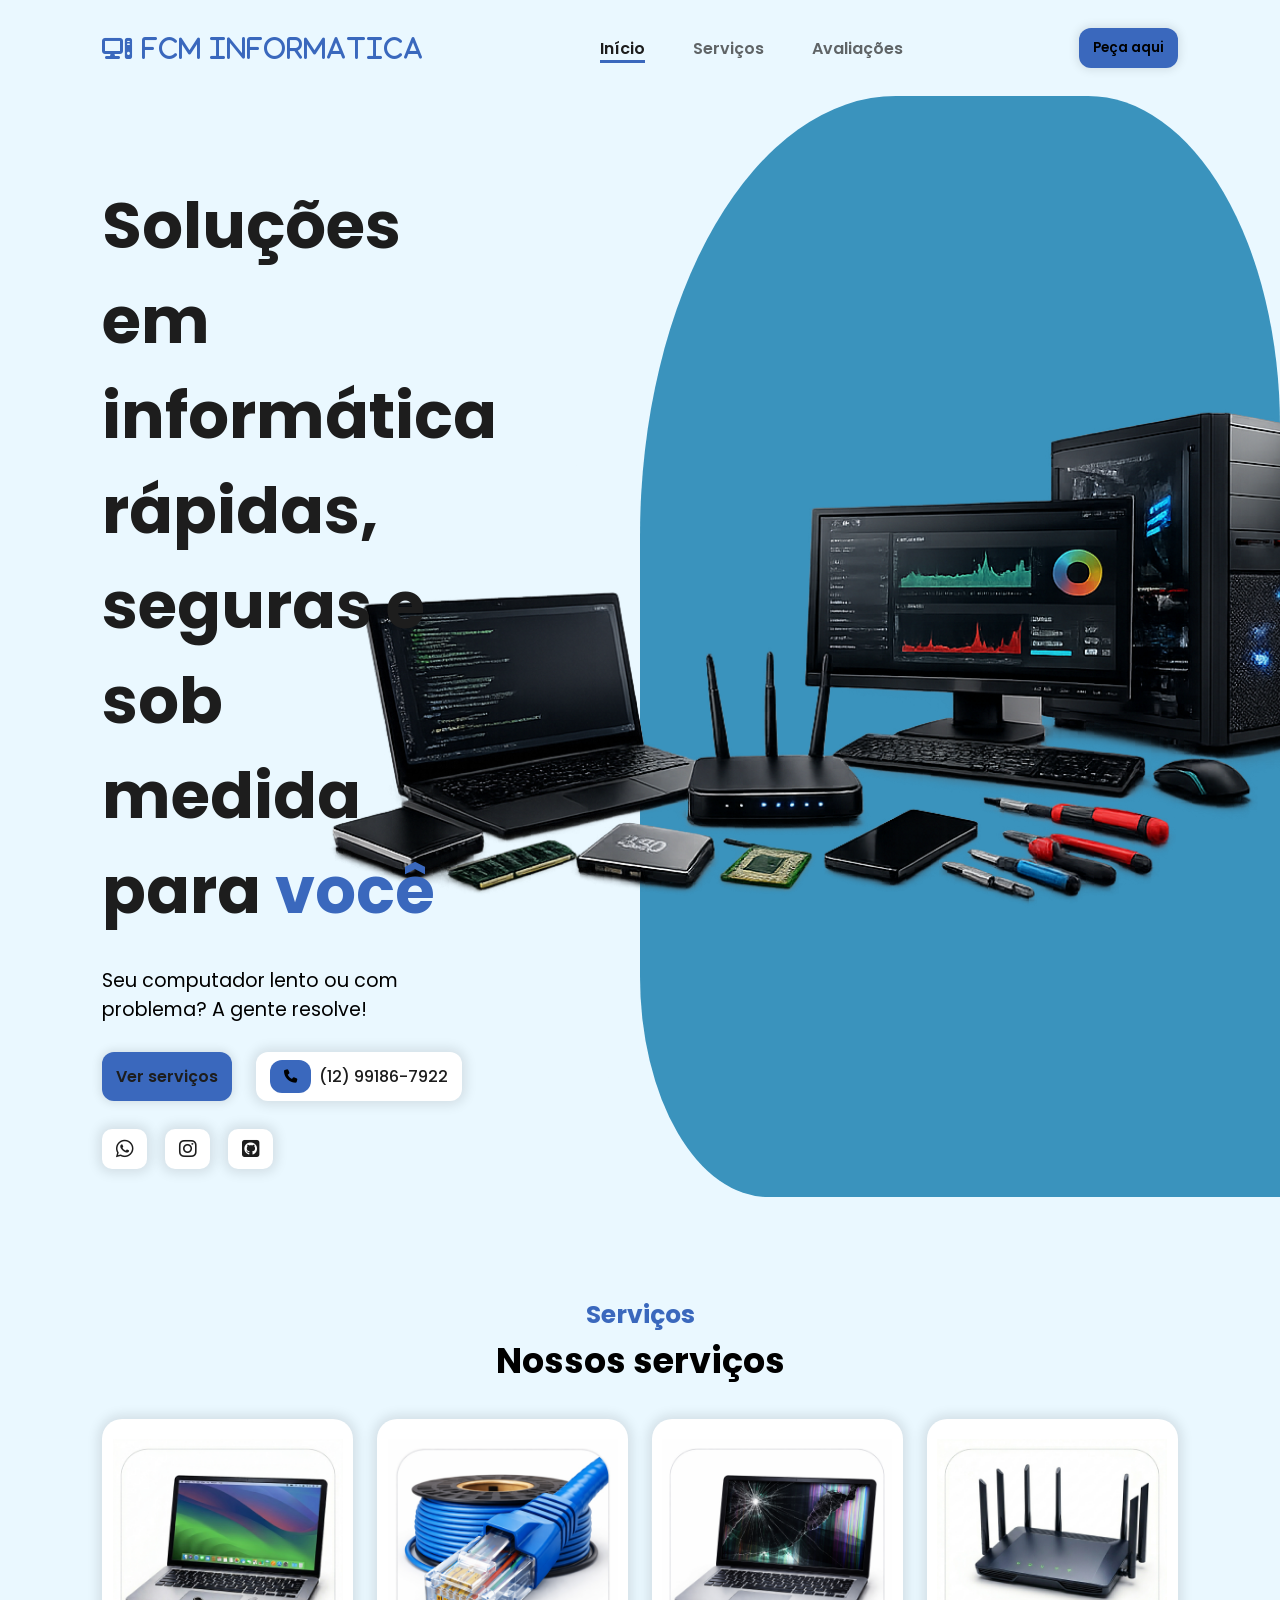
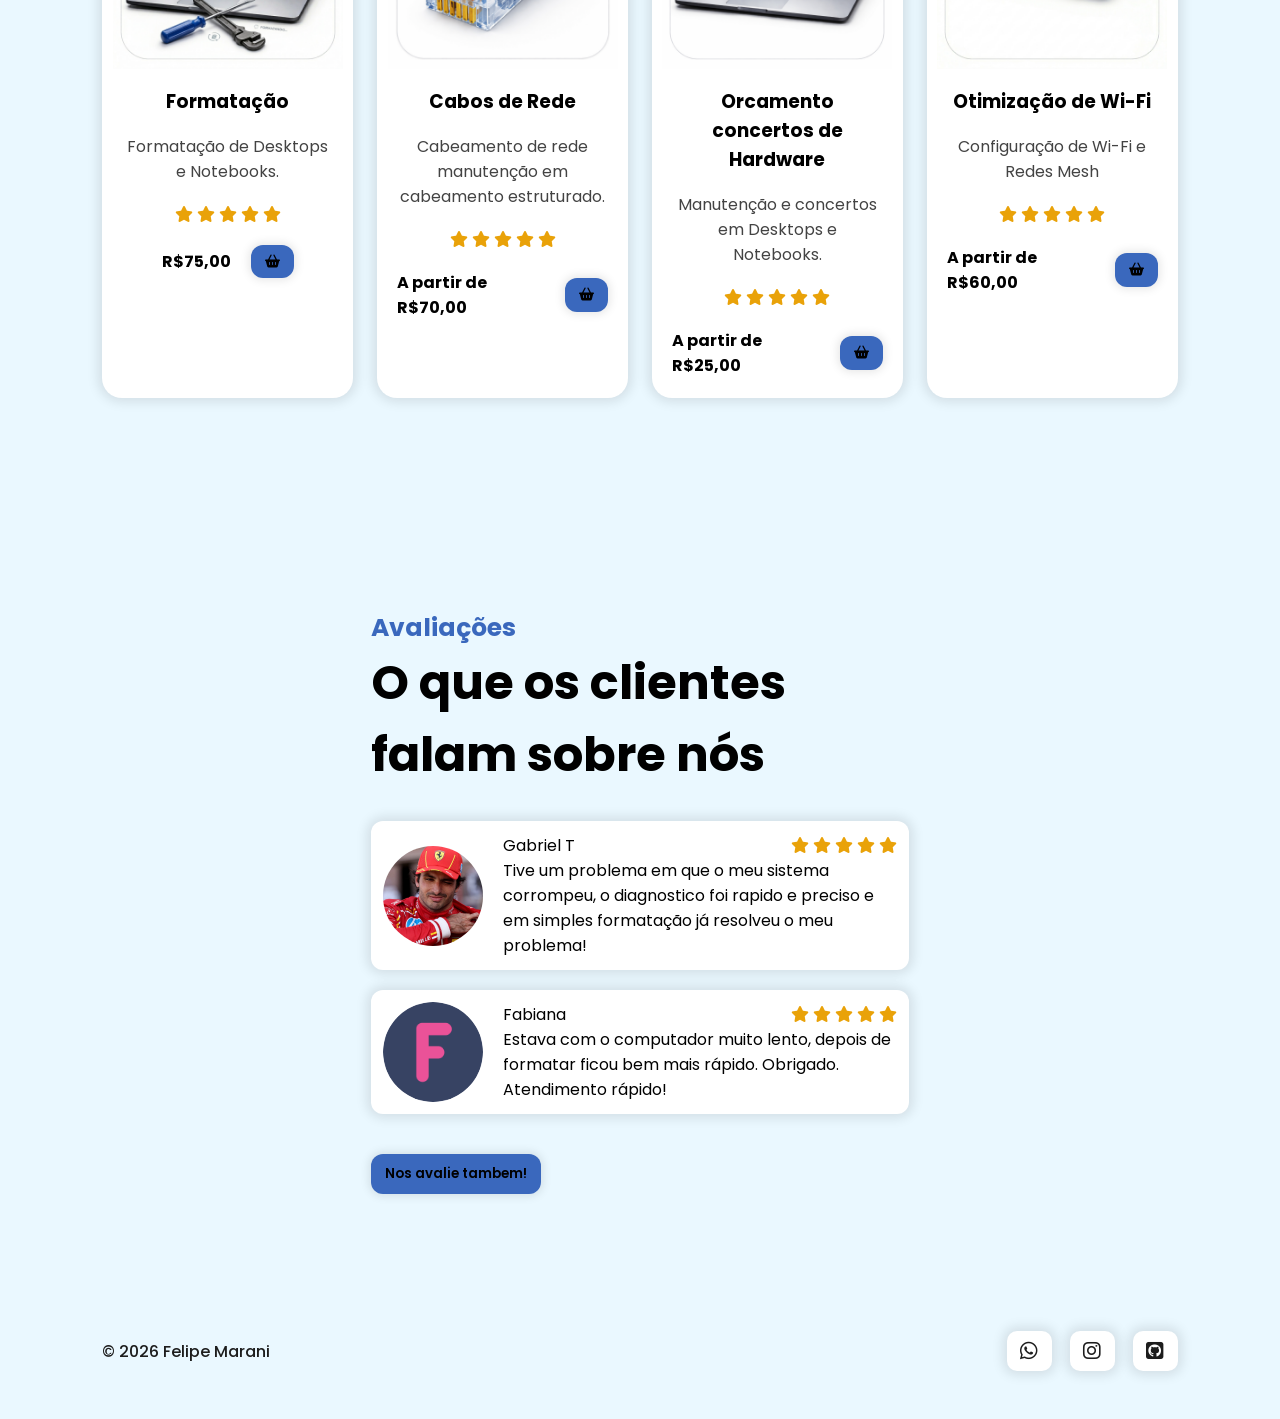
==== index.html @ f57d70c5 "Upload Site Para trabalho" ====
<!DOCTYPE html>
<html lang="pt-br">
<head>
    <meta charset="UTF-8">
    <meta name="viewport" content="width=device-width, initial-scale=1.0">
    <link rel="stylesheet" href="https://cdnjs.cloudflare.com/ajax/libs/font-awesome/6.5.1/css/all.min.css" integrity="sha512-DTOQO9RWCH3ppGqcWaEA1BIZOC6xxalwEsw9c2QQeAIftl+Vegovlnee1c9QX4TctnWMn13TZye+giMm8e2LwA==" crossorigin="anonymous" referrerpolicy="no-referrer" />
    <link rel="stylesheet" href="src/styles/styles.css">

    <script src="https://cdnjs.cloudflare.com/ajax/libs/jquery/3.7.1/jquery.min.js" integrity="sha512-v2CJ7UaYy4JwqLDIrZUI/4hqeoQieOmAZNXBeQyjo21dadnwR+8ZaIJVT8EE2iyI61OV8e6M8PP2/4hpQINQ/g==" crossorigin="anonymous" referrerpolicy="no-referrer"></script>
    <script src="https://unpkg.com/scrollreveal"></script>
    <link rel="icon" href="src/images/mouse solid.png" type="image/png">
    <title>FCM Informática</title>
</head>
<body>
    <header>
        <nav id="navbar">
            <i class="fa-solid fa-computer" id="nav_logo"> FCM  INFORMATICA</i>

            <ul id="nav_list">
                <li class="nav-item active">
                    <a href="#home">Início</a>
                </li>
                <li class="nav-item">
                    <a href="#menu">Serviços</a>
                </li>
                <li class="nav-item">
                    <a href="#testimonials">Avaliações</a>
                </li>
            </ul>

                <button class="btn-default" onclick="window.open('https://api.whatsapp.com/send?phone=5512991867922&text=Ol%C3%A1%2C%20tudo%20bem%3F%20Vim%20pelo%20Site%20e%20gostaria%20de%20fazer%20um%20or%C3%A7amento!', '_blank')">
                Peça aqui
            </button>

            <button id="mobile_btn">
                <i class="fa-solid fa-bars"></i>
            </button>
        </nav>

        <div id="mobile_menu">
            <ul id="mobile_nav_list">
                <li class="nav-item">
                    <a href="#home">Início</a>
                </li>
                <li class="nav-item">
                    <a href="#menu">Serviços</a>
                </li>
                <li class="nav-item">
                    <a href="#testimonials">Avaliações</a>
                </li>
            </ul>

            <button class="btn-default">
                Peça aqui
            </button>
        </div>
    </header>

    <main id="content">
        <section id="home">
            <div class="shape"></div>
            <div id="cta">
                <h1 class="title">
                    Soluções em informática rápidas, seguras e sob medida para
                    <span>você</span>
                </h1>

                <p class="description">
                    Seu computador lento ou com problema? A gente resolve!
                </p>

                <div id="cta_buttons">
                    <a href="#menu" class="btn-default">
                        Ver serviços
                    </a>

                    <a href="tel:+5512991867922" id="phone_button">
                        <button class="btn-default">
                            <i class="fa-solid fa-phone"></i>
                        </button>
                        (12) 99186-7922
                    </a>
                </div>

                <div class="social-media-buttons">
                    <a href="https://api.whatsapp.com/send?phone=5512991867922&text=Ol%C3%A1%2C%20tudo%20bem%3F%20Vim%20pelo%20Site%20e%20gostaria%20de%20fazer%20um%20or%C3%A7amento!">
                        <i class="fa-brands fa-whatsapp"></i>
                    </a>

                    <a href="https://www.instagram.com/felipe.marani/">
                        <i class="fa-brands fa-instagram"></i>
                    </a>

                    <a href="https://github.com/FelipeCMarani">
                        <i class="fa-brands fa-square-github"></i>
                    </a>
                </div>
            </div>

            <div id="banner">
                <img src="src/images/tech1.png" alt="">
            </div>
        </section>

        <section id="menu">
            <h2 class="section-title">Serviços</h2>
            <h3 class="section-subtitle">Nossos serviços</h3>

            <div id="dishes">
                <div class="dish">
                    

                    <img src="src/images/Format.png" class="dish-image" alt="" width="230" height="230">

                    <h3 class="dish-title">
                        Formatação 
                    </h3>

                    <span class="dish-description">
                        Formatação de Desktops e Notebooks.
                    </span>

                    <div class="dish-rate">
                        <i class="fa-solid fa-star"></i>
                        <i class="fa-solid fa-star"></i>
                        <i class="fa-solid fa-star"></i>
                        <i class="fa-solid fa-star"></i>
                        <i class="fa-solid fa-star"></i>
                        
                    </div>

                    <div class="dish-price">
                        <h4>R$75,00</h4>
                        <button class="btn-default" onclick="window.open('https://api.whatsapp.com/send?phone=55012991867922&text=Gostaria%20de%20formatar%20meu%20computador!', '_blank')">
                            <i class="fa-solid fa-basket-shopping"></i>
                        </button>
                    </div>
                </div>

                <div class="dish">
                    

                    <img src="src/images/RJ45.png" class="dish-image" alt="" width="230" height="230">

                    <h3 class="dish-title">
                        Cabos de Rede
                    </h3>

                    <span class="dish-description">
                        Cabeamento de rede manutenção em cabeamento estruturado.
                    </span>

                    <div class="dish-rate">
                        <i class="fa-solid fa-star"></i>
                        <i class="fa-solid fa-star"></i>
                        <i class="fa-solid fa-star"></i>
                        <i class="fa-solid fa-star"></i>
                        <i class="fa-solid fa-star"></i>
                        
                    </div>

                    <div class="dish-price">
                        <h4>A partir de R$70,00</h4>
                        <button class="btn-default" onclick="window.open('https://api.whatsapp.com/send?phone=55012991867922&text=Gostaria%20de%20agendar%20um%20servi%C3%A7o%20de%20redes', '_blank')">
                            <i class="fa-solid fa-basket-shopping"></i>
                        </button>
                    </div>
                </div>

                <div class="dish">
                   
                    <img src="src/images/Manutenção.png" class="dish-image" alt="" width="230" height="230">

                    <h3 class="dish-title" style="text-align: center;">
                        Orcamento concertos de Hardware
                    </h3>

                    <span class="dish-description">
                        Manutenção e concertos em Desktops e Notebooks.
                    </span>

                    <div class="dish-rate">
                        <i class="fa-solid fa-star"></i>
                        <i class="fa-solid fa-star"></i>
                        <i class="fa-solid fa-star"></i>
                        <i class="fa-solid fa-star"></i>
                        <i class="fa-solid fa-star"></i>
                      
                    </div>

                    <div class="dish-price">
                        <h4>A partir de R$25,00</h4>
                        <button class="btn-default" onclick="window.open('https://api.whatsapp.com/send?phone=55012991867922&text=Gostaria%20de%20fazer%20um%20or%C3%A7amento%20para%20concertar%20meu%20PC', '_blank')">
                            <i class="fa-solid fa-basket-shopping"></i>
                        </button>
                    </div>
                </div>

                <div class="dish">
                  

                    <img src="src/images/Rout.png" class="dish-image" alt="" width="230" height="230">

                    <h3 class="dish-title">
                        Otimização de Wi-Fi
                    </h3>

                    <span class="dish-description">
                        Configuração de Wi-Fi e Redes Mesh
                    </span>

                    <div class="dish-rate">
                        <i class="fa-solid fa-star"></i>
                        <i class="fa-solid fa-star"></i>
                        <i class="fa-solid fa-star"></i>
                        <i class="fa-solid fa-star"></i>
                        <i class="fa-solid fa-star"></i>
                       
                    </div>

                    <div class="dish-price">
                        <h4>A partir de R$60,00</h4>
                        <button class="btn-default" onclick="window.open('https://api.whatsapp.com/send?phone=55012991867922&text=Quero%20Configurar%20minha%20rede%20Wi-fi%20(Internet)', '_blank')">
                            <i class="fa-solid fa-basket-shopping"></i>
                        </button>
                    </div>
                </div>
            </div>
        </section>

        <section id="testimonials">
            <!-- <img src="src/images/ceo.png" id="testimonial_ceo" alt="" width="300" height="400"> -->

            <div id="testimonials_content">
                <h2 class="section-title">
                    Avaliações
                </h2>
                <h3 class="section-subtitle">
                    O que os clientes falam sobre nós
                </h3>

                <div id="feedbacks">
                    <div class="feedback">
                        <img src="src/images/Sains.jpg" class="feedback-avatar" alt="">

                        <div class="feedback-content">
                            <p>
                                Gabriel T
                                <span>
                                    <i class="fa-solid fa-star"></i>
                                    <i class="fa-solid fa-star"></i>
                                    <i class="fa-solid fa-star"></i>
                                    <i class="fa-solid fa-star"></i>
                                    <i class="fa-solid fa-star"></i>
                                </span>
                            </p>
                            <p>
                                Tive um problema em que o meu sistema corrompeu, o diagnostico foi rapido
                                 e preciso e em simples formatação já resolveu o meu problema!
                            </p>
                        </div>
                    </div>

                    <div class="feedback">
                        <img src="src/images/pngF.png" class="feedback-avatar" alt="">

                        <div class="feedback-content">
                            <p>
                                Fabiana
                                <span>
                                    <i class="fa-solid fa-star"></i>
                                    <i class="fa-solid fa-star"></i>
                                    <i class="fa-solid fa-star"></i>
                                    <i class="fa-solid fa-star"></i>
                                    <i class="fa-solid fa-star"></i>
                                </span>
                            </p>
                            <p>
                                Estava com o computador muito lento, depois de formatar
                                 ficou bem mais rápido. Obrigado. Atendimento rápido!
                            </p>
                        </div>
                    </div>
                </div>
                    <button class="btn-default" onclick="window.open('https://docs.google.com/forms/d/e/1FAIpQLSeItMrk3TE16FZGXPsPVAaZ57QSftby6hQFtjN-KhkA6iCheQ/viewform?usp=dialog', '_blank')">
                         Nos avalie tambem!
                </button>
            </div>
        </section>
    </main>

    <footer>
        <img src="" alt="">

        <div id="footer_items">
            <span id="copyright">
                &copy 2026 Felipe Marani
            </span>

            <div class="social-media-buttons">
                <a href="https://api.whatsapp.com/send?phone=5512991867922&text=Ol%C3%A1%2C%20tudo%20bem%3F%20Vim%20pelo%20Site%20e%20gostaria%20de%20fazer%20um%20or%C3%A7amento!">
                    <i class="fa-brands fa-whatsapp"></i>
                </a>

                <a href="https://www.instagram.com/felipe.marani/">
                    <i class="fa-brands fa-instagram"></i>
                </a>

                <a href="https://github.com/FelipeCMarani">
                    <i class="fa-brands fa-square-github"></i>
                </a>
            </div>
        </div>
    </footer>
    <script src="src/javascript/script.js"></script>
</body>
</html>
---- src/styles/styles.css ----
@import url('https://fonts.googleapis.com/css2?family=Poppins:ital,wght@0,100;0,200;0,300;0,400;0,500;0,600;0,700;0,800;0,900;1,100;1,200;1,300;1,400;1,500;1,600;1,700;1,800;1,900&display=swap');
@import url('header.css');
@import url('home.css');
@import url('menu.css');
@import url('testimonials.css');
@import url('footer.css');

:root {
    --color-primary-1: #eaf8ff;
    --color-primary-2: #ffe8b4;
    --color-primary-3: #f8d477;
    --color-primary-4: #ffe100;
    --color-primary-5: #ffcb45;
    --color-primary-6: #e9a209;
    --color-primary-7: #3a68bd;
    --color-primary-8: #3a82bd;
    --color-primary-9: #3a93bd;
    --color-primary-10: #3a68bd;
    --color-primary-11: #3a68bd;
    --color-primary-12: #3a68bd;
    --color-primary-13: #3a68bd;


    --color-neutral-0: #fff;
    --color-neutral-1: #1d1d1d;
}

* {
    font-family: 'Poppins', sans-serif;
    margin: 0;
    padding: 0;
    box-sizing: border-box;
}

html {
    scroll-behavior: smooth;
}

body {
    background-color: var(--color-primary-1);
}

section {
    padding: 28px 8%;
}

.btn-default {
    border: none;
    display: flex;
    align-items: center;
    justify-content: center;
    background-color: var(--color-primary-7);
    border-radius: 12px;
    padding: 10px 14px;
    font-weight: 600;
    box-shadow: 0px 0px 10px 2px rgba(0, 0, 0, 0.1);
    cursor: pointer;
    transition: background-color .3s ease;
}

.btn-default:hover {
    background-color: var(--color-primary-8);
}

.social-media-buttons {
    display: flex;
    gap: 18px;
}

.social-media-buttons a {
    display: flex;
    align-items: center;
    justify-content: center;
    width: 45px;
    height: 40px;
    background-color: var(--color-neutral-0);
    font-size: 1.25rem;
    border-radius: 10px;
    text-decoration: none;
    color: var(--color-neutral-1);;
    box-shadow: 0px 0px 12px 4px rgba(0, 0, 0, 0.1);
    transition: box-shadow .3s ease;
}

.social-media-buttons a:hover {
    box-shadow: 0px 0px 12px 8px rgba(0, 0, 0, 0.1);
}

.section-title {
    color: var(--color-primary-7);
    font-size: 1.563rem;
}

.section-subtitle {
    font-size: 2.1875rem;
}
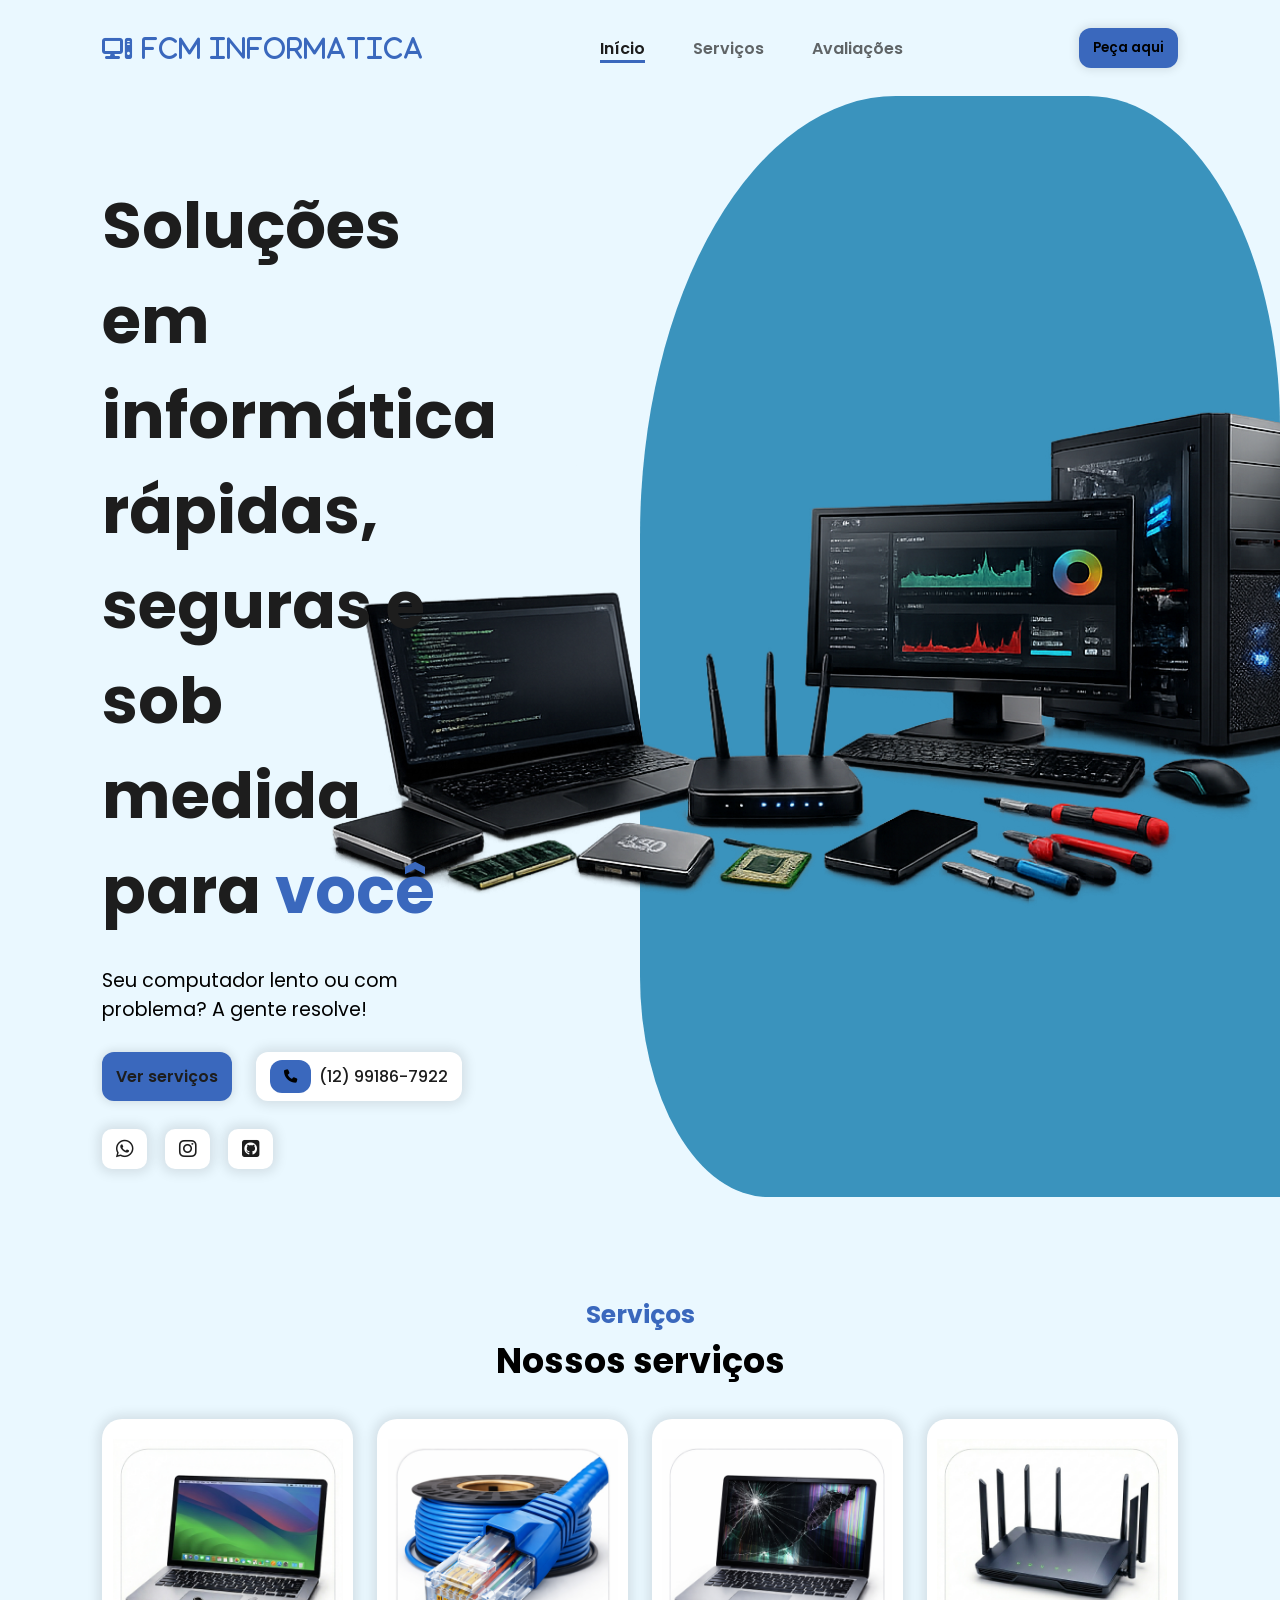
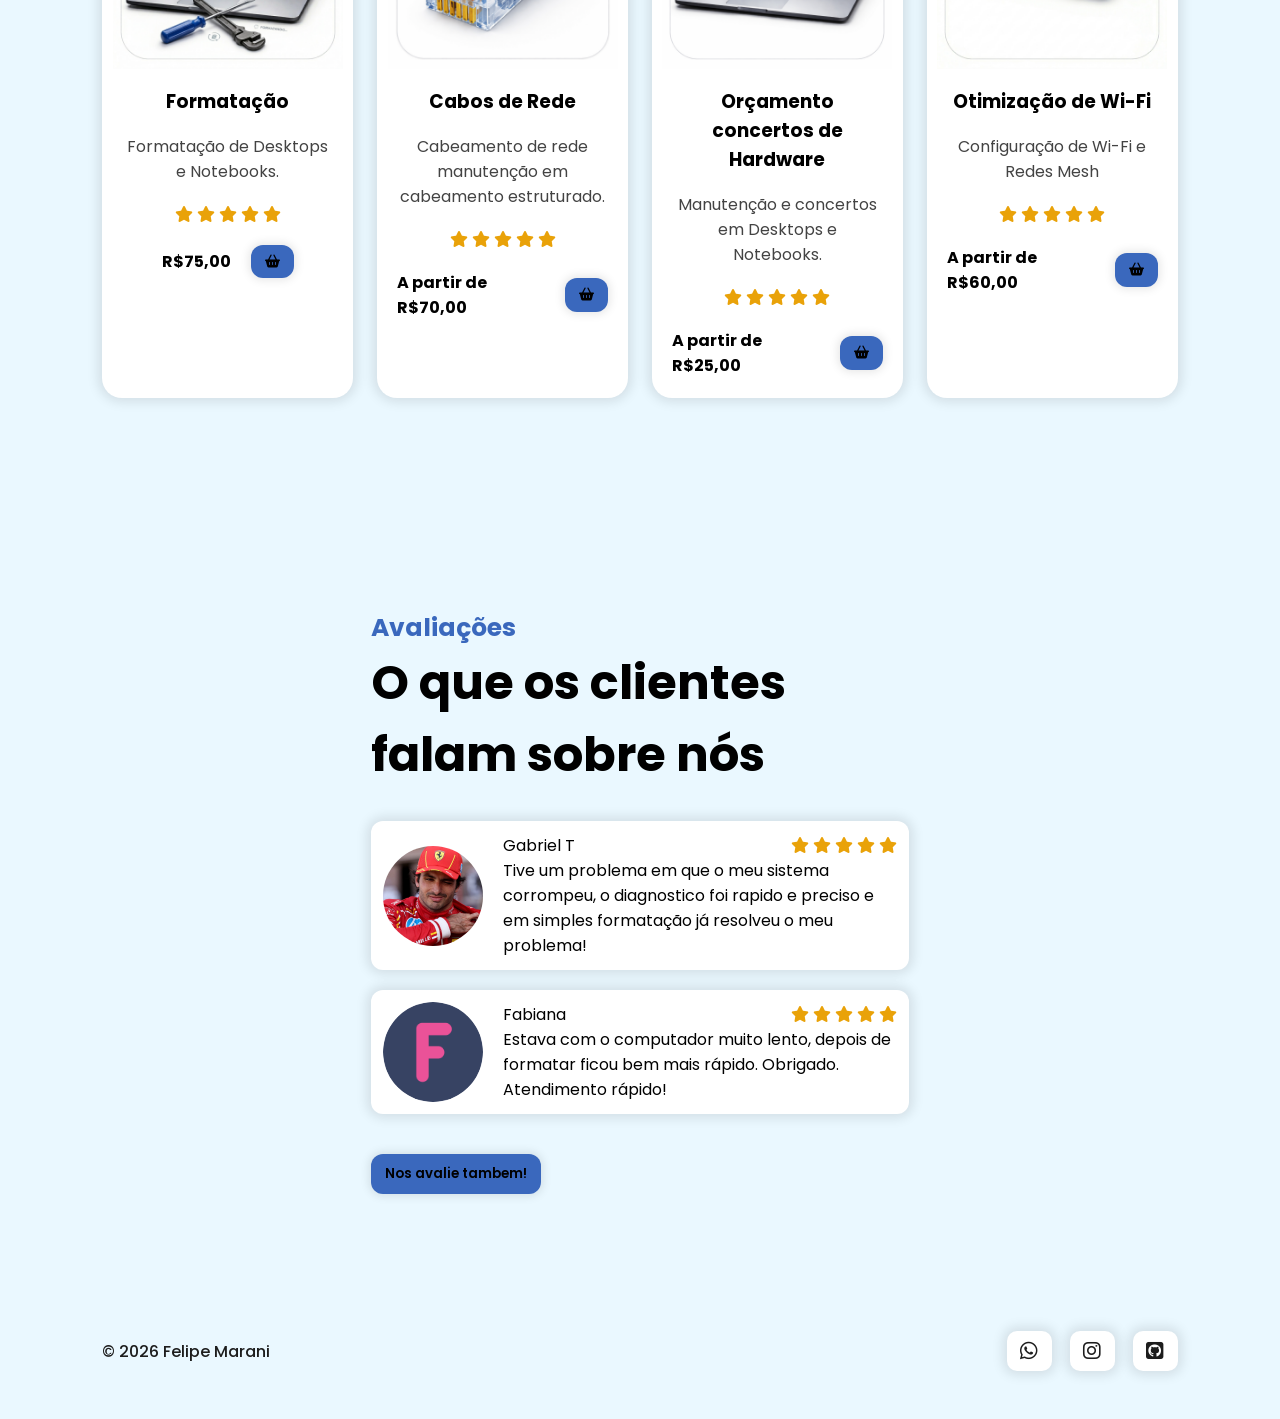
==== commit b96dd4ad: "index.html" ====
--- a/index.html
+++ b/index.html
@@ -172,7 +172,7 @@
                     <img src="src/images/Manutenção.png" class="dish-image" alt="" width="230" height="230">
 
                     <h3 class="dish-title" style="text-align: center;">
-                        Orcamento concertos de Hardware
+                        Orçamento concertos de Hardware
                     </h3>
 
                     <span class="dish-description">
@@ -314,4 +314,4 @@
     </footer>
     <script src="src/javascript/script.js"></script>
 </body>
-</html>+</html>
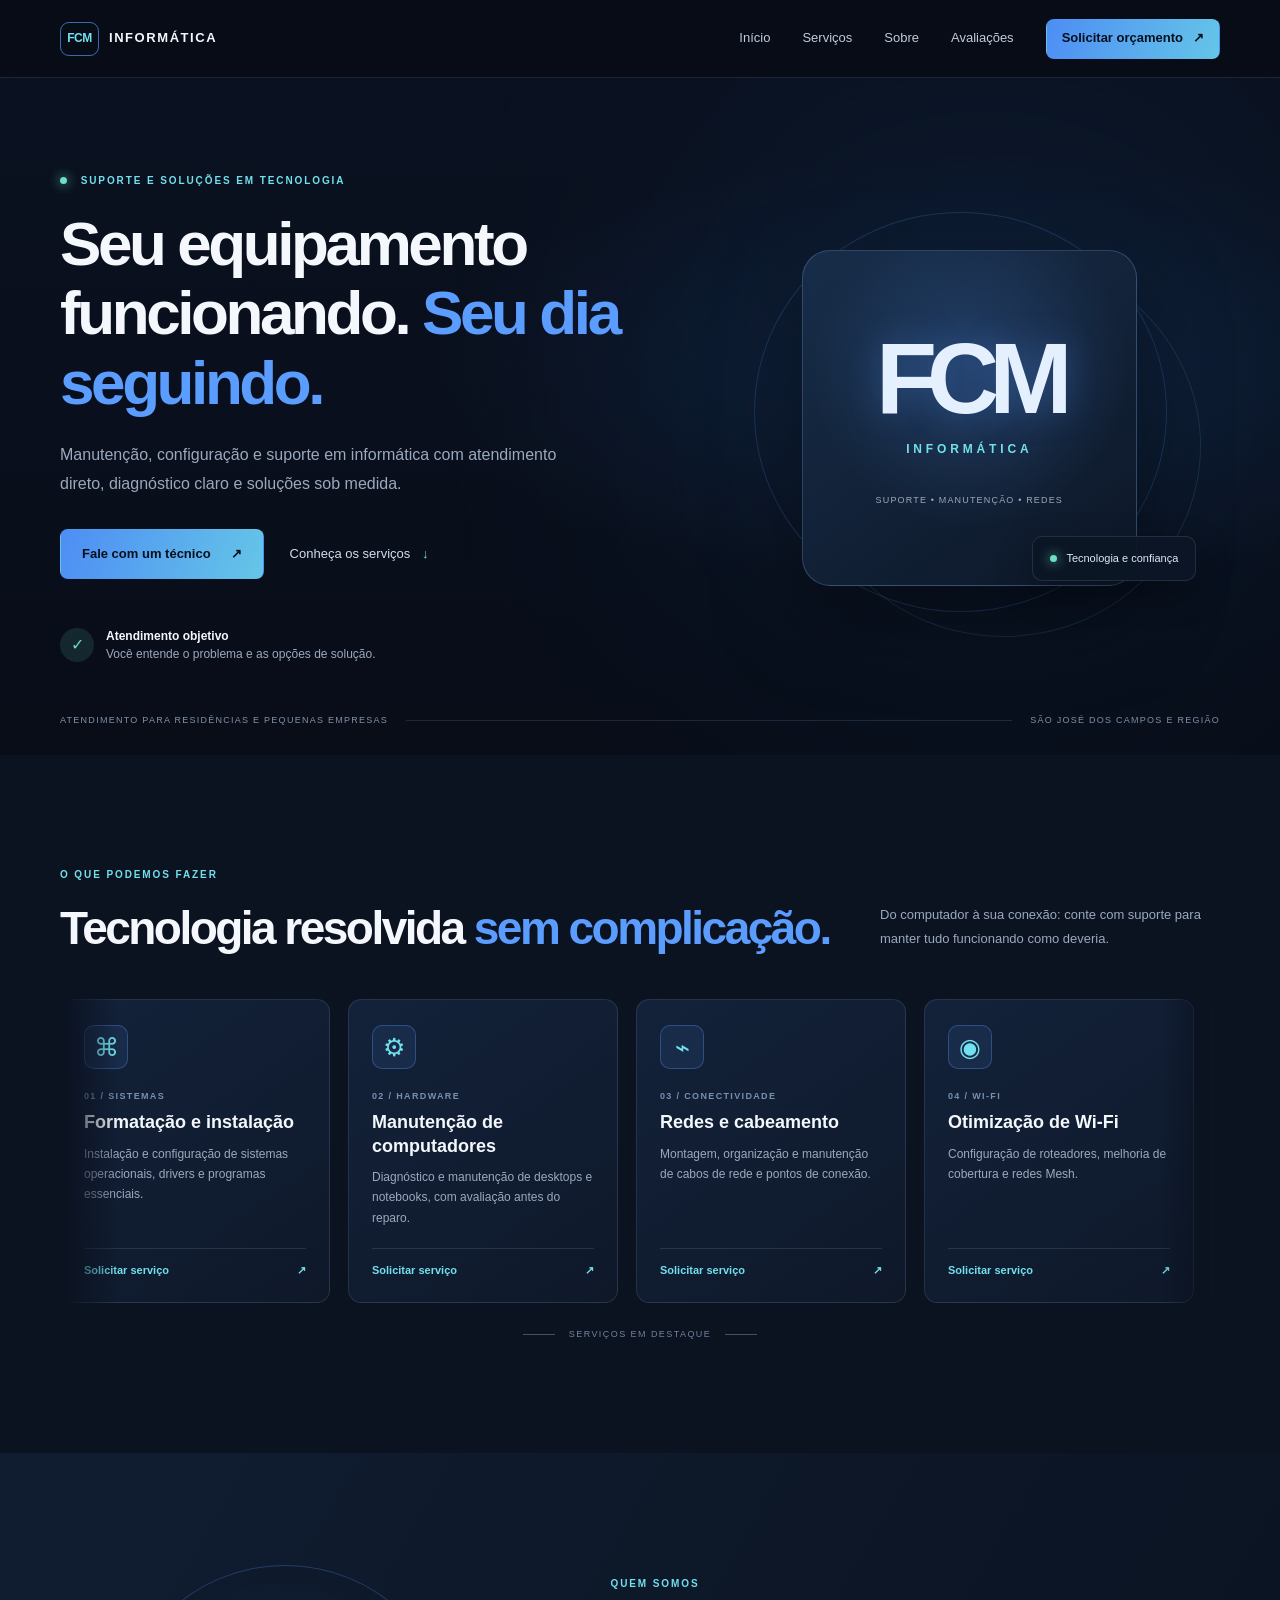
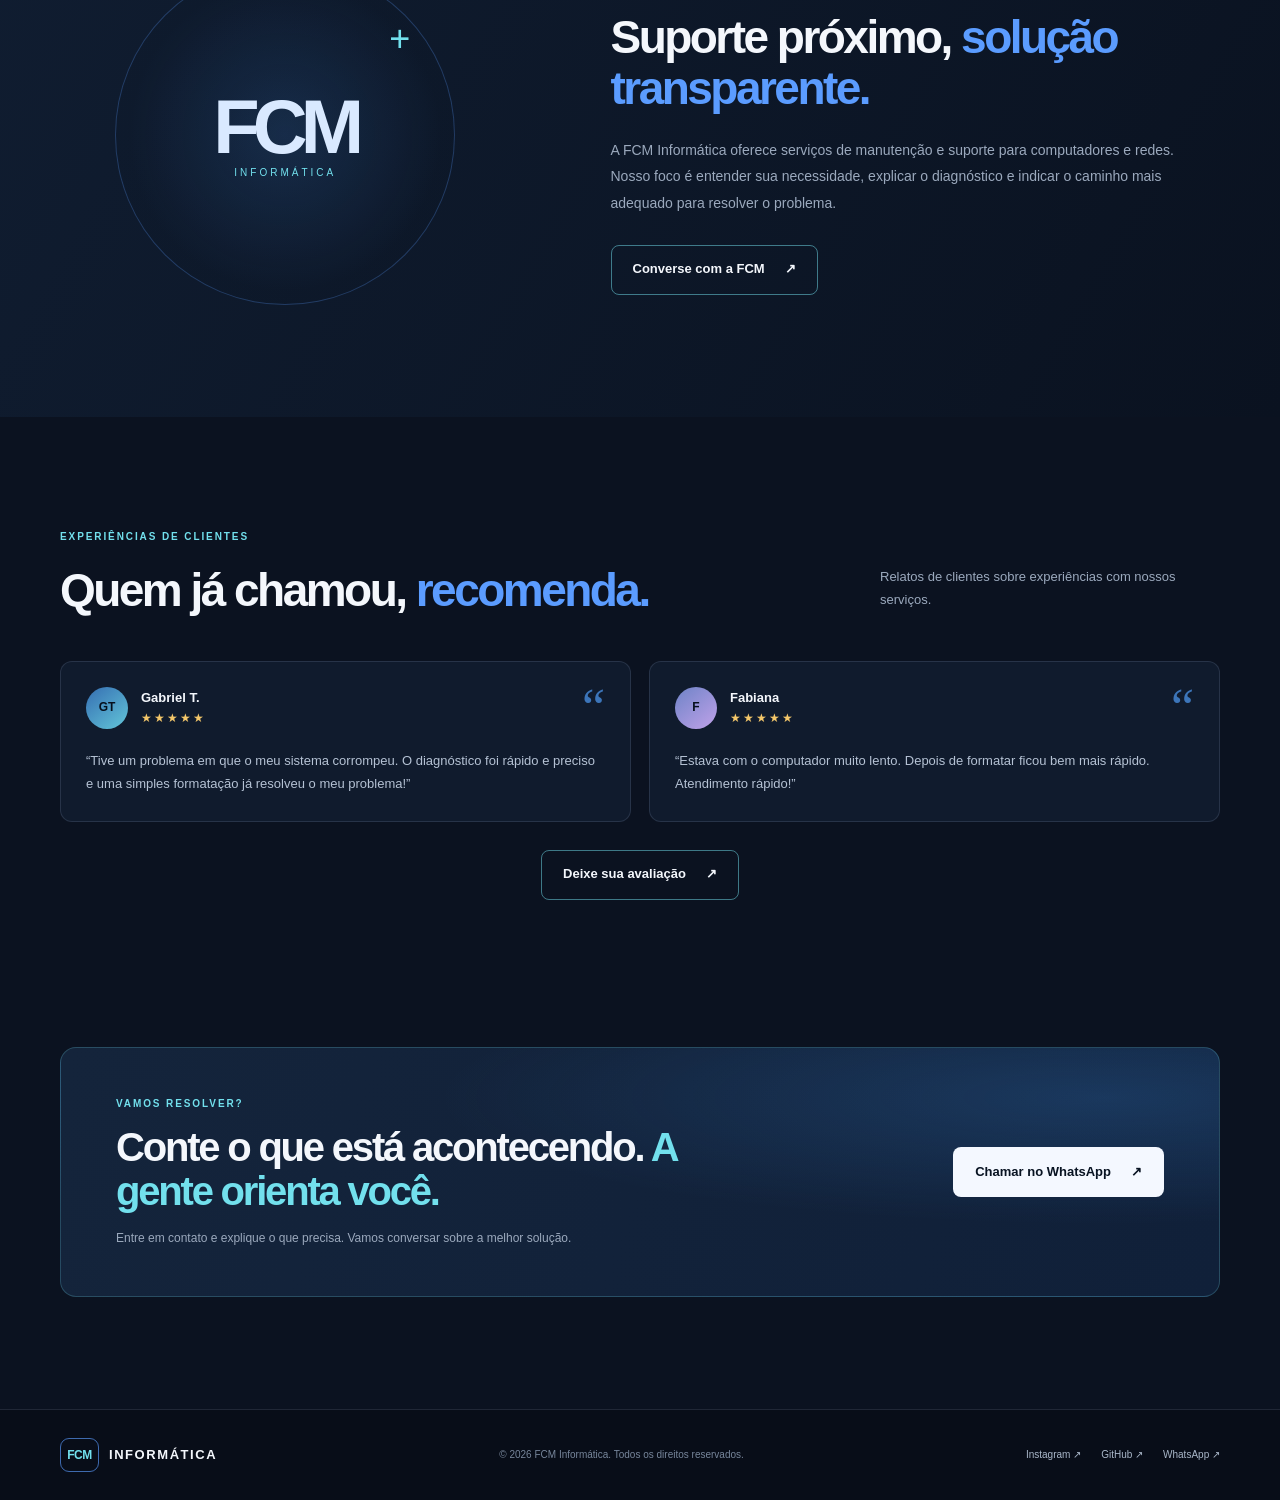
==== commit ffdab35b: "Rwork site" ====
--- a/index.html
+++ b/index.html
@@ -1,317 +1,83 @@
-<!DOCTYPE html>
-<html lang="pt-br">
-<head>
-    <meta charset="UTF-8">
-    <meta name="viewport" content="width=device-width, initial-scale=1.0">
-    <link rel="stylesheet" href="https://cdnjs.cloudflare.com/ajax/libs/font-awesome/6.5.1/css/all.min.css" integrity="sha512-DTOQO9RWCH3ppGqcWaEA1BIZOC6xxalwEsw9c2QQeAIftl+Vegovlnee1c9QX4TctnWMn13TZye+giMm8e2LwA==" crossorigin="anonymous" referrerpolicy="no-referrer" />
-    <link rel="stylesheet" href="src/styles/styles.css">
-
-    <script src="https://cdnjs.cloudflare.com/ajax/libs/jquery/3.7.1/jquery.min.js" integrity="sha512-v2CJ7UaYy4JwqLDIrZUI/4hqeoQieOmAZNXBeQyjo21dadnwR+8ZaIJVT8EE2iyI61OV8e6M8PP2/4hpQINQ/g==" crossorigin="anonymous" referrerpolicy="no-referrer"></script>
-    <script src="https://unpkg.com/scrollreveal"></script>
-    <link rel="icon" href="src/images/mouse solid.png" type="image/png">
-    <title>FCM Informática</title>
-</head>
-<body>
-    <header>
-        <nav id="navbar">
-            <i class="fa-solid fa-computer" id="nav_logo"> FCM  INFORMATICA</i>
-
-            <ul id="nav_list">
-                <li class="nav-item active">
-                    <a href="#home">Início</a>
-                </li>
-                <li class="nav-item">
-                    <a href="#menu">Serviços</a>
-                </li>
-                <li class="nav-item">
-                    <a href="#testimonials">Avaliações</a>
-                </li>
-            </ul>
-
-                <button class="btn-default" onclick="window.open('https://api.whatsapp.com/send?phone=5512991867922&text=Ol%C3%A1%2C%20tudo%20bem%3F%20Vim%20pelo%20Site%20e%20gostaria%20de%20fazer%20um%20or%C3%A7amento!', '_blank')">
-                Peça aqui
-            </button>
-
-            <button id="mobile_btn">
-                <i class="fa-solid fa-bars"></i>
-            </button>
-        </nav>
-
-        <div id="mobile_menu">
-            <ul id="mobile_nav_list">
-                <li class="nav-item">
-                    <a href="#home">Início</a>
-                </li>
-                <li class="nav-item">
-                    <a href="#menu">Serviços</a>
-                </li>
-                <li class="nav-item">
-                    <a href="#testimonials">Avaliações</a>
-                </li>
-            </ul>
-
-            <button class="btn-default">
-                Peça aqui
-            </button>
-        </div>
-    </header>
-
-    <main id="content">
-        <section id="home">
-            <div class="shape"></div>
-            <div id="cta">
-                <h1 class="title">
-                    Soluções em informática rápidas, seguras e sob medida para
-                    <span>você</span>
-                </h1>
-
-                <p class="description">
-                    Seu computador lento ou com problema? A gente resolve!
-                </p>
-
-                <div id="cta_buttons">
-                    <a href="#menu" class="btn-default">
-                        Ver serviços
-                    </a>
-
-                    <a href="tel:+5512991867922" id="phone_button">
-                        <button class="btn-default">
-                            <i class="fa-solid fa-phone"></i>
-                        </button>
-                        (12) 99186-7922
-                    </a>
-                </div>
-
-                <div class="social-media-buttons">
-                    <a href="https://api.whatsapp.com/send?phone=5512991867922&text=Ol%C3%A1%2C%20tudo%20bem%3F%20Vim%20pelo%20Site%20e%20gostaria%20de%20fazer%20um%20or%C3%A7amento!">
-                        <i class="fa-brands fa-whatsapp"></i>
-                    </a>
-
-                    <a href="https://www.instagram.com/felipe.marani/">
-                        <i class="fa-brands fa-instagram"></i>
-                    </a>
-
-                    <a href="https://github.com/FelipeCMarani">
-                        <i class="fa-brands fa-square-github"></i>
-                    </a>
-                </div>
-            </div>
-
-            <div id="banner">
-                <img src="src/images/tech1.png" alt="">
-            </div>
-        </section>
-
-        <section id="menu">
-            <h2 class="section-title">Serviços</h2>
-            <h3 class="section-subtitle">Nossos serviços</h3>
-
-            <div id="dishes">
-                <div class="dish">
-                    
-
-                    <img src="src/images/Format.png" class="dish-image" alt="" width="230" height="230">
-
-                    <h3 class="dish-title">
-                        Formatação 
-                    </h3>
-
-                    <span class="dish-description">
-                        Formatação de Desktops e Notebooks.
-                    </span>
-
-                    <div class="dish-rate">
-                        <i class="fa-solid fa-star"></i>
-                        <i class="fa-solid fa-star"></i>
-                        <i class="fa-solid fa-star"></i>
-                        <i class="fa-solid fa-star"></i>
-                        <i class="fa-solid fa-star"></i>
-                        
-                    </div>
-
-                    <div class="dish-price">
-                        <h4>R$75,00</h4>
-                        <button class="btn-default" onclick="window.open('https://api.whatsapp.com/send?phone=55012991867922&text=Gostaria%20de%20formatar%20meu%20computador!', '_blank')">
-                            <i class="fa-solid fa-basket-shopping"></i>
-                        </button>
-                    </div>
-                </div>
-
-                <div class="dish">
-                    
-
-                    <img src="src/images/RJ45.png" class="dish-image" alt="" width="230" height="230">
-
-                    <h3 class="dish-title">
-                        Cabos de Rede
-                    </h3>
-
-                    <span class="dish-description">
-                        Cabeamento de rede manutenção em cabeamento estruturado.
-                    </span>
-
-                    <div class="dish-rate">
-                        <i class="fa-solid fa-star"></i>
-                        <i class="fa-solid fa-star"></i>
-                        <i class="fa-solid fa-star"></i>
-                        <i class="fa-solid fa-star"></i>
-                        <i class="fa-solid fa-star"></i>
-                        
-                    </div>
-
-                    <div class="dish-price">
-                        <h4>A partir de R$70,00</h4>
-                        <button class="btn-default" onclick="window.open('https://api.whatsapp.com/send?phone=55012991867922&text=Gostaria%20de%20agendar%20um%20servi%C3%A7o%20de%20redes', '_blank')">
-                            <i class="fa-solid fa-basket-shopping"></i>
-                        </button>
-                    </div>
-                </div>
-
-                <div class="dish">
-                   
-                    <img src="src/images/Manutenção.png" class="dish-image" alt="" width="230" height="230">
-
-                    <h3 class="dish-title" style="text-align: center;">
-                        Orçamento concertos de Hardware
-                    </h3>
-
-                    <span class="dish-description">
-                        Manutenção e concertos em Desktops e Notebooks.
-                    </span>
-
-                    <div class="dish-rate">
-                        <i class="fa-solid fa-star"></i>
-                        <i class="fa-solid fa-star"></i>
-                        <i class="fa-solid fa-star"></i>
-                        <i class="fa-solid fa-star"></i>
-                        <i class="fa-solid fa-star"></i>
-                      
-                    </div>
-
-                    <div class="dish-price">
-                        <h4>A partir de R$25,00</h4>
-                        <button class="btn-default" onclick="window.open('https://api.whatsapp.com/send?phone=55012991867922&text=Gostaria%20de%20fazer%20um%20or%C3%A7amento%20para%20concertar%20meu%20PC', '_blank')">
-                            <i class="fa-solid fa-basket-shopping"></i>
-                        </button>
-                    </div>
-                </div>
-
-                <div class="dish">
-                  
-
-                    <img src="src/images/Rout.png" class="dish-image" alt="" width="230" height="230">
-
-                    <h3 class="dish-title">
-                        Otimização de Wi-Fi
-                    </h3>
-
-                    <span class="dish-description">
-                        Configuração de Wi-Fi e Redes Mesh
-                    </span>
-
-                    <div class="dish-rate">
-                        <i class="fa-solid fa-star"></i>
-                        <i class="fa-solid fa-star"></i>
-                        <i class="fa-solid fa-star"></i>
-                        <i class="fa-solid fa-star"></i>
-                        <i class="fa-solid fa-star"></i>
-                       
-                    </div>
-
-                    <div class="dish-price">
-                        <h4>A partir de R$60,00</h4>
-                        <button class="btn-default" onclick="window.open('https://api.whatsapp.com/send?phone=55012991867922&text=Quero%20Configurar%20minha%20rede%20Wi-fi%20(Internet)', '_blank')">
-                            <i class="fa-solid fa-basket-shopping"></i>
-                        </button>
-                    </div>
-                </div>
-            </div>
-        </section>
-
-        <section id="testimonials">
-            <!-- <img src="src/images/ceo.png" id="testimonial_ceo" alt="" width="300" height="400"> -->
-
-            <div id="testimonials_content">
-                <h2 class="section-title">
-                    Avaliações
-                </h2>
-                <h3 class="section-subtitle">
-                    O que os clientes falam sobre nós
-                </h3>
-
-                <div id="feedbacks">
-                    <div class="feedback">
-                        <img src="src/images/Sains.jpg" class="feedback-avatar" alt="">
-
-                        <div class="feedback-content">
-                            <p>
-                                Gabriel T
-                                <span>
-                                    <i class="fa-solid fa-star"></i>
-                                    <i class="fa-solid fa-star"></i>
-                                    <i class="fa-solid fa-star"></i>
-                                    <i class="fa-solid fa-star"></i>
-                                    <i class="fa-solid fa-star"></i>
-                                </span>
-                            </p>
-                            <p>
-                                Tive um problema em que o meu sistema corrompeu, o diagnostico foi rapido
-                                 e preciso e em simples formatação já resolveu o meu problema!
-                            </p>
-                        </div>
-                    </div>
-
-                    <div class="feedback">
-                        <img src="src/images/pngF.png" class="feedback-avatar" alt="">
-
-                        <div class="feedback-content">
-                            <p>
-                                Fabiana
-                                <span>
-                                    <i class="fa-solid fa-star"></i>
-                                    <i class="fa-solid fa-star"></i>
-                                    <i class="fa-solid fa-star"></i>
-                                    <i class="fa-solid fa-star"></i>
-                                    <i class="fa-solid fa-star"></i>
-                                </span>
-                            </p>
-                            <p>
-                                Estava com o computador muito lento, depois de formatar
-                                 ficou bem mais rápido. Obrigado. Atendimento rápido!
-                            </p>
-                        </div>
-                    </div>
-                </div>
-                    <button class="btn-default" onclick="window.open('https://docs.google.com/forms/d/e/1FAIpQLSeItMrk3TE16FZGXPsPVAaZ57QSftby6hQFtjN-KhkA6iCheQ/viewform?usp=dialog', '_blank')">
-                         Nos avalie tambem!
-                </button>
-            </div>
-        </section>
-    </main>
-
-    <footer>
-        <img src="" alt="">
-
-        <div id="footer_items">
-            <span id="copyright">
-                &copy 2026 Felipe Marani
-            </span>
-
-            <div class="social-media-buttons">
-                <a href="https://api.whatsapp.com/send?phone=5512991867922&text=Ol%C3%A1%2C%20tudo%20bem%3F%20Vim%20pelo%20Site%20e%20gostaria%20de%20fazer%20um%20or%C3%A7amento!">
-                    <i class="fa-brands fa-whatsapp"></i>
-                </a>
-
-                <a href="https://www.instagram.com/felipe.marani/">
-                    <i class="fa-brands fa-instagram"></i>
-                </a>
-
-                <a href="https://github.com/FelipeCMarani">
-                    <i class="fa-brands fa-square-github"></i>
-                </a>
-            </div>
-        </div>
-    </footer>
-    <script src="src/javascript/script.js"></script>
-</body>
-</html>
+<!doctype html>
+<html lang="pt-BR">
+<head>
+  <meta charset="utf-8">
+  <meta name="viewport" content="width=device-width, initial-scale=1">
+  <meta name="theme-color" content="#080d18">
+  <meta name="description" content="FCM Informática: manutenção de computadores, formatação, redes, cabeamento e otimização de Wi-Fi em São José dos Campos e região. Solicite seu orçamento.">
+  <meta property="og:title" content="FCM Informática | Tecnologia sem complicação">
+  <meta property="og:description" content="Suporte, manutenção e soluções de informática para sua casa ou empresa.">
+  <meta property="og:type" content="website">
+  <link rel="stylesheet" href="src/styles/styles.css">
+  <title>FCM Informática | Suporte e manutenção</title>
+</head>
+<body>
+  <header class="site-header">
+    <nav class="nav container" aria-label="Navegação principal">
+      <a class="brand" href="#inicio" aria-label="FCM Informática - início"><span class="brand-mark">FCM</span><span>INFORMÁTICA</span></a>
+      <button class="menu-toggle" type="button" aria-label="Abrir menu" aria-expanded="false" aria-controls="nav-links"><span></span><span></span><span></span></button>
+      <div class="nav-links" id="nav-links">
+        <a href="#inicio">Início</a><a href="#servicos">Serviços</a><a href="#sobre">Sobre</a><a href="#avaliacoes">Avaliações</a>
+        <a class="button button-small" href="https://wa.me/5512991867922?text=Ol%C3%A1!%20Vim%20pelo%20site%20da%20FCM%20Inform%C3%A1tica%20e%20gostaria%20de%20um%20or%C3%A7amento." target="_blank" rel="noopener noreferrer">Solicitar orçamento <span aria-hidden="true">↗</span></a>
+      </div>
+    </nav>
+  </header>
+
+  <main>
+    <section class="hero section" id="inicio">
+      <div class="hero-glow" aria-hidden="true"></div>
+      <div class="container hero-grid">
+        <div class="hero-copy">
+          <p class="eyebrow"><span class="status-dot"></span> SUPORTE E SOLUÇÕES EM TECNOLOGIA</p>
+          <h1>Seu equipamento funcionando. <span>Seu dia seguindo.</span></h1>
+          <p class="hero-text">Manutenção, configuração e suporte em informática com atendimento direto, diagnóstico claro e soluções sob medida.</p>
+          <div class="hero-actions"><a class="button" href="https://wa.me/5512991867922?text=Ol%C3%A1!%20Gostaria%20de%20solicitar%20um%20or%C3%A7amento." target="_blank" rel="noopener noreferrer">Fale com um técnico <span aria-hidden="true">↗</span></a><a class="text-link" href="#servicos">Conheça os serviços <span aria-hidden="true">↓</span></a></div>
+          <div class="hero-proof"><div class="proof-icon">✓</div><p><strong>Atendimento objetivo</strong><br><span>Você entende o problema e as opções de solução.</span></p></div>
+        </div>
+        <div class="hero-brand-visual" aria-label="FCM Informática">
+          <div class="hero-brand-orbit hero-brand-orbit-one"></div>
+          <div class="hero-brand-orbit hero-brand-orbit-two"></div>
+          <div class="hero-brand-card">
+            <span class="hero-brand-mark">FCM</span>
+            <span class="hero-brand-name">INFORMÁTICA</span>
+            <span class="hero-brand-caption">SUPORTE • MANUTENÇÃO • REDES</span>
+          </div>
+          <div class="hero-brand-tag"><span class="tag-dot"></span> Tecnologia e confiança</div>
+        </div>
+      </div>
+      <div class="container hero-bottom"><span>ATENDIMENTO PARA RESIDÊNCIAS E PEQUENAS EMPRESAS</span><span class="hero-line"></span><span>SÃO JOSÉ DOS CAMPOS E REGIÃO</span></div>
+    </section>
+
+    <section class="services section" id="servicos">
+      <div class="container">
+        <div class="section-heading"><div><p class="eyebrow">O QUE PODEMOS FAZER</p><h2>Tecnologia resolvida <span>sem complicação.</span></h2></div><p class="section-intro">Do computador à sua conexão: conte com suporte para manter tudo funcionando como deveria.</p></div>
+        <div class="carousel-shell" aria-label="Carrossel contínuo de serviços">
+          <div class="carousel-track">
+            <div class="service-card"><div class="service-icon">⌘</div><p class="card-number">01 / SISTEMAS</p><h3>Formatação e instalação</h3><p>Instalação e configuração de sistemas operacionais, drivers e programas essenciais.</p><a href="https://wa.me/5512991867922?text=Ol%C3%A1!%20Quero%20um%20or%C3%A7amento%20para%20formata%C3%A7%C3%A3o." target="_blank" rel="noopener noreferrer">Solicitar serviço <span>↗</span></a></div>
+            <div class="service-card"><div class="service-icon">⚙</div><p class="card-number">02 / HARDWARE</p><h3>Manutenção de computadores</h3><p>Diagnóstico e manutenção de desktops e notebooks, com avaliação antes do reparo.</p><a href="https://wa.me/5512991867922?text=Ol%C3%A1!%20Preciso%20de%20um%20or%C3%A7amento%20para%20manuten%C3%A7%C3%A3o." target="_blank" rel="noopener noreferrer">Solicitar serviço <span>↗</span></a></div>
+            <div class="service-card"><div class="service-icon">⌁</div><p class="card-number">03 / CONECTIVIDADE</p><h3>Redes e cabeamento</h3><p>Montagem, organização e manutenção de cabos de rede e pontos de conexão.</p><a href="https://wa.me/5512991867922?text=Ol%C3%A1!%20Preciso%20de%20ajuda%20com%20cabeamento%20de%20rede." target="_blank" rel="noopener noreferrer">Solicitar serviço <span>↗</span></a></div>
+            <div class="service-card"><div class="service-icon">◉</div><p class="card-number">04 / WI-FI</p><h3>Otimização de Wi-Fi</h3><p>Configuração de roteadores, melhoria de cobertura e redes Mesh.</p><a href="https://wa.me/5512991867922?text=Ol%C3%A1!%20Quero%20otimizar%20minha%20rede%20Wi-Fi." target="_blank" rel="noopener noreferrer">Solicitar serviço <span>↗</span></a></div>
+            <div class="service-card" aria-hidden="true"><div class="service-icon">⌘</div><p class="card-number">01 / SISTEMAS</p><h3>Formatação e instalação</h3><p>Instalação e configuração de sistemas operacionais, drivers e programas essenciais.</p><a href="https://wa.me/5512991867922?text=Ol%C3%A1!%20Quero%20um%20or%C3%A7amento%20para%20formata%C3%A7%C3%A3o." target="_blank" rel="noopener noreferrer" tabindex="-1">Solicitar serviço <span>↗</span></a></div>
+            <div class="service-card" aria-hidden="true"><div class="service-icon">⚙</div><p class="card-number">02 / HARDWARE</p><h3>Manutenção de computadores</h3><p>Diagnóstico e manutenção de desktops e notebooks, com avaliação antes do reparo.</p><a tabindex="-1">Solicitar serviço <span>↗</span></a></div>
+            <div class="service-card" aria-hidden="true"><div class="service-icon">⌁</div><p class="card-number">03 / CONECTIVIDADE</p><h3>Redes e cabeamento</h3><p>Montagem, organização e manutenção de cabos de rede e pontos de conexão.</p><a tabindex="-1">Solicitar serviço <span>↗</span></a></div>
+            <div class="service-card" aria-hidden="true"><div class="service-icon">◉</div><p class="card-number">04 / WI-FI</p><h3>Otimização de Wi-Fi</h3><p>Configuração de roteadores, melhoria de cobertura e redes Mesh.</p><a tabindex="-1">Solicitar serviço <span>↗</span></a></div>
+          </div>
+        </div>
+        <div class="carousel-hint"><span class="hint-line"></span> SERVIÇOS EM DESTAQUE <span class="hint-line"></span></div>
+      </div>
+    </section>
+
+    <section class="about section" id="sobre"><div class="container about-grid"><div class="about-mark"><span>FCM</span><small>INFORMÁTICA</small><div class="about-cross">+</div></div><div class="about-copy"><p class="eyebrow">QUEM SOMOS</p><h2>Suporte próximo, <span>solução transparente.</span></h2><p>A FCM Informática oferece serviços de manutenção e suporte para computadores e redes. Nosso foco é entender sua necessidade, explicar o diagnóstico e indicar o caminho mais adequado para resolver o problema.</p><a class="button button-outline" href="https://wa.me/5512991867922?text=Ol%C3%A1!%20Quero%20conversar%20com%20a%20FCM%20Inform%C3%A1tica." target="_blank" rel="noopener noreferrer">Converse com a FCM <span>↗</span></a></div></div></section>
+
+    <section class="reviews section" id="avaliacoes"><div class="container"><div class="section-heading"><div><p class="eyebrow">EXPERIÊNCIAS DE CLIENTES</p><h2>Quem já chamou, <span>recomenda.</span></h2></div><p class="section-intro">Relatos de clientes sobre experiências com nossos serviços.</p></div><div class="review-grid">
+      <article class="review-card"><div class="review-top"><div class="avatar">GT</div><div><h3>Gabriel T.</h3><div class="stars" aria-label="5 de 5 estrelas">★★★★★</div></div><span class="quote-mark">“</span></div><p>“Tive um problema em que o meu sistema corrompeu. O diagnóstico foi rápido e preciso e uma simples formatação já resolveu o meu problema!”</p></article>
+      <article class="review-card"><div class="review-top"><div class="avatar avatar-alt">F</div><div><h3>Fabiana</h3><div class="stars" aria-label="5 de 5 estrelas">★★★★★</div></div><span class="quote-mark">“</span></div><p>“Estava com o computador muito lento. Depois de formatar ficou bem mais rápido. Atendimento rápido!”</p></article>
+    </div><div class="review-action"><a class="button button-outline" href="avaliacao.html">Deixe sua avaliação <span>↗</span></a></div></div></section>
+
+    <section class="contact section"><div class="container contact-panel"><div><p class="eyebrow">VAMOS RESOLVER?</p><h2>Conte o que está acontecendo. <span>A gente orienta você.</span></h2><p>Entre em contato e explique o que precisa. Vamos conversar sobre a melhor solução.</p></div><a class="button button-light" href="https://wa.me/5512991867922?text=Ol%C3%A1!%20Vim%20pelo%20site%20da%20FCM%20Inform%C3%A1tica." target="_blank" rel="noopener noreferrer">Chamar no WhatsApp <span>↗</span></a></div></section>
+  </main>
+
+  <footer class="footer"><div class="container footer-inner"><a class="brand" href="#inicio"><span class="brand-mark">FCM</span><span>INFORMÁTICA</span></a><p>© <span id="year">2026</span> FCM Informática. Todos os direitos reservados.</p><div class="footer-links"><a href="https://www.instagram.com/felipe.marani/" target="_blank" rel="noopener noreferrer">Instagram ↗</a><a href="https://github.com/FelipeCMarani" target="_blank" rel="noopener noreferrer">GitHub ↗</a><a href="https://wa.me/5512991867922" target="_blank" rel="noopener noreferrer">WhatsApp ↗</a></div></div></footer>
+  <script src="src/javascript/script.js" defer></script>
+</body>
+</html>
--- a/src/styles/styles.css
+++ b/src/styles/styles.css
@@ -1,96 +1,34 @@
-@import url('https://fonts.googleapis.com/css2?family=Poppins:ital,wght@0,100;0,200;0,300;0,400;0,500;0,600;0,700;0,800;0,900;1,100;1,200;1,300;1,400;1,500;1,600;1,700;1,800;1,900&display=swap');
-@import url('header.css');
-@import url('home.css');
-@import url('menu.css');
-@import url('testimonials.css');
-@import url('footer.css');
-
-:root {
-    --color-primary-1: #eaf8ff;
-    --color-primary-2: #ffe8b4;
-    --color-primary-3: #f8d477;
-    --color-primary-4: #ffe100;
-    --color-primary-5: #ffcb45;
-    --color-primary-6: #e9a209;
-    --color-primary-7: #3a68bd;
-    --color-primary-8: #3a82bd;
-    --color-primary-9: #3a93bd;
-    --color-primary-10: #3a68bd;
-    --color-primary-11: #3a68bd;
-    --color-primary-12: #3a68bd;
-    --color-primary-13: #3a68bd;
-
-
-    --color-neutral-0: #fff;
-    --color-neutral-1: #1d1d1d;
-}
-
-* {
-    font-family: 'Poppins', sans-serif;
-    margin: 0;
-    padding: 0;
-    box-sizing: border-box;
-}
-
-html {
-    scroll-behavior: smooth;
-}
-
-body {
-    background-color: var(--color-primary-1);
-}
-
-section {
-    padding: 28px 8%;
-}
-
-.btn-default {
-    border: none;
-    display: flex;
-    align-items: center;
-    justify-content: center;
-    background-color: var(--color-primary-7);
-    border-radius: 12px;
-    padding: 10px 14px;
-    font-weight: 600;
-    box-shadow: 0px 0px 10px 2px rgba(0, 0, 0, 0.1);
-    cursor: pointer;
-    transition: background-color .3s ease;
-}
-
-.btn-default:hover {
-    background-color: var(--color-primary-8);
-}
-
-.social-media-buttons {
-    display: flex;
-    gap: 18px;
-}
-
-.social-media-buttons a {
-    display: flex;
-    align-items: center;
-    justify-content: center;
-    width: 45px;
-    height: 40px;
-    background-color: var(--color-neutral-0);
-    font-size: 1.25rem;
-    border-radius: 10px;
-    text-decoration: none;
-    color: var(--color-neutral-1);;
-    box-shadow: 0px 0px 12px 4px rgba(0, 0, 0, 0.1);
-    transition: box-shadow .3s ease;
-}
-
-.social-media-buttons a:hover {
-    box-shadow: 0px 0px 12px 8px rgba(0, 0, 0, 0.1);
-}
-
-.section-title {
-    color: var(--color-primary-7);
-    font-size: 1.563rem;
-}
-
-.section-subtitle {
-    font-size: 2.1875rem;
-} +:root{--bg:#080d18;--panel:#101a2b;--panel2:#111f33;--text:#f4f7fc;--muted:#9ba9bd;--blue:#5b9cff;--cyan:#72e0ed;--line:rgba(173,198,231,.14);--max:1160px}*{box-sizing:border-box}html{scroll-behavior:smooth;scroll-padding-top:88px}body{margin:0;background:var(--bg);color:var(--text);font-family:Arial,Helvetica,sans-serif;line-height:1.6;-webkit-font-smoothing:antialiased}a{color:inherit;text-decoration:none}button,a{-webkit-tap-highlight-color:transparent}button{font:inherit}.container{width:min(var(--max),calc(100% - 48px));margin-inline:auto}.section{position:relative;padding:112px 0}.site-header{height:78px;position:sticky;top:0;z-index:20;background:rgba(8,13,24,.86);backdrop-filter:blur(18px);border-bottom:1px solid var(--line)}.nav{height:100%;display:flex;align-items:center;justify-content:space-between}.brand{display:inline-flex;align-items:center;gap:10px;font-family:Arial,Helvetica,sans-serif;font-size:13px;font-weight:800;letter-spacing:.12em}.brand-mark{display:grid;place-items:center;width:39px;height:34px;border:1px solid rgba(91,156,255,.65);border-radius:9px;color:var(--cyan);font-size:12px;letter-spacing:-.04em}.nav-links{display:flex;align-items:center;gap:32px;font-size:13px;color:#c1ccdc}.nav-links>a:not(.button):hover,.footer-links a:hover{color:var(--cyan)}.button{min-height:50px;padding:0 21px;display:inline-flex;align-items:center;justify-content:center;gap:20px;border:1px solid transparent;border-radius:8px;background:linear-gradient(110deg,#4d8df5,#65c6e7);color:#06101d;font-size:13px;font-weight:700;transition:transform .2s,filter .2s}.button:hover{transform:translateY(-2px);filter:brightness(1.08)}.button-small{min-height:40px;padding:0 15px;gap:10px}.button-outline{background:transparent;border-color:rgba(114,224,237,.5);color:var(--text)}.button-light{background:#f4f8ff;color:#081322}.menu-toggle{display:none;background:none;border:0;padding:8px}.menu-toggle span{display:block;width:23px;height:2px;margin:5px;background:#fff}.hero{min-height:650px;padding:90px 0 28px;overflow:hidden;background:radial-gradient(ellipse at 76% 43%,rgba(35,92,160,.18),transparent 40%),linear-gradient(180deg,#0a1120,#080d18)}.hero-glow{position:absolute;width:460px;height:460px;right:5%;top:12%;border-radius:50%;background:#1c5c9b;filter:blur(150px);opacity:.2}.hero-grid{position:relative;display:grid;grid-template-columns:1.08fr .92fr;align-items:center;gap:70px;min-height:500px}.eyebrow{margin:0 0 20px;color:var(--cyan);font-size:10px;font-weight:700;letter-spacing:.19em}.status-dot,.tag-dot{display:inline-block;width:7px;height:7px;margin-right:9px;border-radius:50%;background:#6ce0c2;box-shadow:0 0 12px #6ce0c2}.hero h1,.section-heading h2,.about h2,.contact h2{margin:0;font-family:Arial,Helvetica,sans-serif;font-size:clamp(38px,5vw,62px);line-height:1.12;letter-spacing:-.055em;font-weight:700}.hero h1 span,.section-heading h2 span,.about h2 span,.contact h2 span{color:var(--blue)}.hero-text{max-width:520px;margin:24px 0 30px;color:var(--muted);font-size:16px;line-height:1.8}.hero-actions{display:flex;align-items:center;gap:26px}.text-link{font-size:13px;color:#d2deee}.text-link span{color:var(--cyan);margin-left:8px}.hero-proof{display:flex;align-items:center;gap:12px;margin-top:48px}.proof-icon{display:grid;place-items:center;width:34px;height:34px;border-radius:50%;background:rgba(108,224,194,.12);color:#6ce0c2}.hero-proof p{margin:0;font-size:12px;line-height:1.5}.hero-proof strong{font-weight:600}.hero-proof p span{color:var(--muted)}.hero-visual{position:relative;width:min(100%,430px);justify-self:center}.visual-frame{position:relative;z-index:1;overflow:hidden;aspect-ratio:1/1.04;border:1px solid rgba(144,187,241,.23);border-radius:48% 48% 18px 18px;background:linear-gradient(145deg,#1a3452,#0d1727);box-shadow:0 30px 90px rgba(0,0,0,.38)}.visual-frame img{display:block;width:100%;height:100%;object-fit:cover;object-position:center 28%;mix-blend-mode:normal}.visual-tag{position:absolute;z-index:2;right:-32px;bottom:32px;display:flex;align-items:center;padding:13px 17px;border:1px solid var(--line);border-radius:10px;background:rgba(12,22,38,.94);box-shadow:0 12px 35px #0005}.visual-tag strong,.visual-tag small{display:block}.visual-tag strong{font-size:12px}.visual-tag small{color:var(--muted);font-size:10px}.visual-orbit{position:absolute;border:1px solid rgba(91,156,255,.2);border-radius:50%;pointer-events:none}.orbit-one{inset:-28px -22px 20px 22px}.orbit-two{inset:20px -48px -28px 55px;border-color:rgba(114,224,237,.12)}.hero-bottom{display:flex;align-items:center;gap:18px;margin-top:45px;color:#8292a9;font-size:9px;letter-spacing:.14em}.hero-line{height:1px;flex:1;background:var(--line)}.services{overflow:hidden;background:#0b1220}.section-heading{display:flex;align-items:end;justify-content:space-between;gap:40px;margin-bottom:44px}.section-heading h2,.about h2,.contact h2{font-size:clamp(32px,4vw,46px)}.section-intro{max-width:340px;margin:0 0 5px;color:var(--muted);font-size:13px;line-height:1.8}.carousel-shell{position:relative;overflow:hidden;mask-image:linear-gradient(90deg,transparent,#000 5%,#000 95%,transparent);-webkit-mask-image:linear-gradient(90deg,transparent,#000 5%,#000 95%,transparent)}.carousel-track{display:flex;width:max-content;gap:18px;animation:marquee 42s linear infinite}.carousel-shell:hover .carousel-track,.carousel-shell:focus-within .carousel-track{animation-play-state:paused}.service-card{width:270px;min-height:286px;padding:25px 23px 22px;border:1px solid var(--line);border-radius:13px;background:linear-gradient(145deg,#13223a,#0e1829);display:flex;flex-direction:column}.service-icon{display:grid;place-items:center;width:44px;height:44px;border:1px solid rgba(91,156,255,.32);border-radius:10px;background:rgba(91,156,255,.09);color:var(--cyan);font-size:25px}.card-number{margin:20px 0 8px;color:#7890ae;font-size:9px;letter-spacing:.15em;font-weight:700}.service-card h3{margin:0 0 9px;font-family:Arial,Helvetica,sans-serif;font-size:18px;line-height:1.3}.service-card>p:not(.card-number){margin:0 0 20px;color:var(--muted);font-size:12px;line-height:1.7}.service-card a{display:flex;justify-content:space-between;align-items:center;margin-top:auto;padding-top:13px;border-top:1px solid var(--line);color:var(--cyan);font-size:11px;font-weight:700}.carousel-hint{display:flex;align-items:center;justify-content:center;gap:14px;margin-top:24px;color:#71849e;font-size:9px;letter-spacing:.16em}.hint-line{width:32px;height:1px;background:#40516a}@keyframes marquee{from{transform:translateX(0)}to{transform:translateX(calc(-50% - 9px))}}.about{background:linear-gradient(120deg,#101d31,#0a1220)}.about-grid{display:grid;grid-template-columns:.85fr 1.15fr;align-items:center;gap:100px}.about-mark{position:relative;display:grid;place-content:center;justify-self:center;width:min(100%,340px);aspect-ratio:1;border:1px solid rgba(91,156,255,.27);border-radius:50%;background:radial-gradient(circle,rgba(58,119,191,.2),rgba(11,20,35,.1) 65%)}.about-mark>span{font-family:Arial,Helvetica,sans-serif;font-size:76px;line-height:1;font-weight:800;letter-spacing:-.09em;color:#d9e9ff}.about-mark small{text-align:center;color:var(--cyan);font-size:10px;letter-spacing:.3em}.about-cross{position:absolute;right:13%;top:13%;color:var(--cyan);font-size:36px}.about-copy>p:not(.eyebrow){max-width:570px;margin:22px 0 28px;color:var(--muted);font-size:14px;line-height:1.9}.reviews{background:#0b1220}.review-grid{display:grid;grid-template-columns:repeat(2,1fr);gap:18px}.review-card{padding:25px;border:1px solid var(--line);border-radius:12px;background:#101b2d}.review-top{display:flex;align-items:center;gap:13px}.avatar{display:grid;place-items:center;width:42px;height:42px;border-radius:50%;background:linear-gradient(140deg,#356eb2,#63c6d9);color:#06101d;font-weight:800;font-size:12px}.avatar-alt{background:linear-gradient(140deg,#6e83c7,#c0a2e9)}.review-top h3{margin:0;font-size:13px}.stars{color:#f4c76a;font-size:12px;letter-spacing:2px}.quote-mark{margin-left:auto;color:#3c75b9;font-family:Georgia,serif;font-size:52px;line-height:.8}.review-card>p{margin:20px 0 0;color:#b5c2d4;font-size:13px;line-height:1.8}.review-action{margin-top:28px;text-align:center}.contact{padding-top:35px;background:#0b1220}.contact-panel{display:flex;align-items:center;justify-content:space-between;gap:35px;padding:48px 55px;border:1px solid rgba(114,224,237,.22);border-radius:16px;background:radial-gradient(ellipse at 90% 20%,rgba(54,126,202,.25),transparent 45%),linear-gradient(110deg,#14243b,#102039)}.contact-panel .eyebrow{margin-bottom:13px}.contact h2{max-width:660px;font-size:clamp(28px,3.4vw,40px)}.contact h2 span{color:var(--cyan)}.contact-panel>div>p:last-child{margin:15px 0 0;color:var(--muted);font-size:12px}.contact-panel .button{flex-shrink:0}.footer{padding:28px 0;border-top:1px solid var(--line);background:#080d18}.footer-inner{display:flex;align-items:center;justify-content:space-between;gap:25px}.footer-inner>p{margin:0;color:#77869b;font-size:10px}.footer-links{display:flex;gap:20px;color:#aab8ca;font-size:10px}
+@media(max-width:850px){.nav-links{gap:18px}.hero-grid{gap:35px}.hero h1{font-size:48px}.about-grid{gap:55px}.contact-panel{padding:38px}.section{padding:85px 0}}
+@media(max-width:680px){.container{width:min(var(--max),calc(100% - 36px))}.site-header{height:68px}.menu-toggle{display:block}.nav-links{display:none;position:absolute;top:67px;left:0;right:0;padding:22px 22px 25px;background:#0b1423;border-bottom:1px solid var(--line);flex-direction:column;align-items:stretch;gap:20px}.nav-links.open{display:flex}.nav-links .button{align-self:flex-start}.hero{padding-top:58px}.hero-grid{grid-template-columns:1fr;gap:45px}.hero h1{font-size:clamp(39px,11vw,54px)}.hero-text{font-size:14px}.hero-proof{margin-top:30px}.hero-visual{width:min(78%,340px)}.visual-tag{right:-22px;bottom:20px}.hero-bottom{gap:10px;font-size:7px;letter-spacing:.08em;margin-top:35px}.section-heading{display:block;margin-bottom:30px}.section-heading h2,.about h2{font-size:35px}.section-intro{margin-top:15px}.service-card{width:255px;min-height:278px}.about-grid{grid-template-columns:1fr;gap:45px}.about-mark{width:240px}.about-mark>span{font-size:60px}.about-copy{text-align:left}.review-grid{grid-template-columns:1fr}.contact-panel{display:block;padding:30px 24px}.contact-panel .button{margin-top:24px}.footer-inner{flex-wrap:wrap}.footer-inner>p{order:3;width:100%}.footer-links{gap:12px}}
+@media(prefers-reduced-motion:reduce){html{scroll-behavior:auto}.carousel-track{animation:none}.button{transition:none}}
+
+/* Identidade visual no hero: substitui a fotografia pessoal */
+.hero-brand-visual{min-height:410px;display:grid;place-items:center}
+.brand-visual-card{position:relative;z-index:1;isolation:isolate;overflow:hidden;width:min(100%,410px);aspect-ratio:1/1.02;display:flex;flex-direction:column;align-items:center;justify-content:center;border:1px solid rgba(144,187,241,.25);border-radius:28px;background:radial-gradient(circle at 50% 42%,rgba(71,144,220,.28),transparent 48%),linear-gradient(145deg,#152b48,#0b1424 72%);box-shadow:0 30px 90px rgba(0,0,0,.38)}
+.brand-visual-grid{position:absolute;inset:0;z-index:-1;opacity:.22;background-image:linear-gradient(rgba(135,183,239,.16) 1px,transparent 1px),linear-gradient(90deg,rgba(135,183,239,.16) 1px,transparent 1px);background-size:32px 32px;mask-image:linear-gradient(transparent,#000 25%,#000 75%,transparent)}
+.brand-visual-logo{font-size:clamp(88px,12vw,132px);font-weight:900;letter-spacing:-.12em;line-height:1;color:#eaf4ff;text-shadow:0 0 48px rgba(91,156,255,.4);padding-right:.12em}
+.brand-visual-caption{margin-top:12px;color:var(--cyan);font-size:10px;font-weight:700;letter-spacing:.25em}
+.brand-visual-caption span{padding:0 7px;color:#7198c5}
+.brand-visual-status{display:flex;align-items:center;gap:9px;margin-top:48px;padding:10px 15px;border:1px solid var(--line);border-radius:30px;background:rgba(8,17,30,.72);color:#c3d2e6;font-size:11px}
+.brand-visual-status i{width:7px;height:7px;border-radius:50%;background:#6ce0c2;box-shadow:0 0 12px #6ce0c2}
+.brand-visual-plus{position:absolute;top:12%;right:15%;color:var(--cyan);font-size:34px;font-weight:200}
+/* Página de avaliação */
+.form-page{min-height:calc(100vh - 160px);padding:76px 0 100px;background:radial-gradient(ellipse at 80% 10%,rgba(35,92,160,.18),transparent 42%),#080d18}
+.form-wrap{width:min(760px,calc(100% - 36px));margin:auto}
+.form-intro{text-align:center;margin-bottom:34px}.form-intro h1{margin:0;font-size:clamp(34px,5vw,48px);line-height:1.12;letter-spacing:-.05em}.form-intro h1 span{color:var(--blue)}.form-intro p:last-child{max-width:560px;margin:17px auto 0;color:var(--muted);font-size:14px;line-height:1.8}
+.review-form{padding:clamp(22px,5vw,40px);border:1px solid var(--line);border-radius:16px;background:linear-gradient(145deg,#122139,#0d1727);box-shadow:0 24px 70px rgba(0,0,0,.22)}
+.form-field{margin-bottom:22px}.form-field label,.form-label{display:block;margin-bottom:9px;color:#e8eff9;font-size:13px;font-weight:700}.form-field input,.form-field select,.form-field textarea{width:100%;min-height:48px;padding:12px 14px;border:1px solid rgba(173,198,231,.2);border-radius:8px;outline:none;background:#091322;color:var(--text);font:inherit;font-size:14px}.form-field textarea{min-height:140px;resize:vertical}.form-field input:focus,.form-field select:focus,.form-field textarea:focus{border-color:var(--cyan);box-shadow:0 0 0 3px rgba(114,224,237,.1)}.form-field input::placeholder,.form-field textarea::placeholder{color:#718198}.rating-options{display:flex;flex-direction:row-reverse;justify-content:flex-end;gap:8px}.rating-options input{position:absolute;opacity:0;pointer-events:none}.rating-options label{margin:0;color:#52647c;font-size:34px;line-height:1;cursor:pointer;transition:color .15s}.rating-options label:hover,.rating-options label:hover~label,.rating-options input:checked~label{color:#f4c76a}.form-note{margin:4px 0 22px;color:#8495ad;font-size:11px;line-height:1.7}.form-submit{width:100%;cursor:pointer}.form-back{display:inline-block;margin-top:22px;color:#b6c6dc;font-size:12px}.form-back:hover{color:var(--cyan)}
+@media(max-width:680px){.hero-brand-visual{min-height:300px;width:100%}.brand-visual-card{width:min(82%,310px)}.brand-visual-logo{font-size:96px}.brand-visual-status{margin-top:32px}.form-page{padding-top:54px}}
+
+/* Identidade visual da FCM sem fotografia pessoal */
+.hero-brand-visual{position:relative;width:min(100%,430px);aspect-ratio:1/1;justify-self:center;display:grid;place-items:center}
+.hero-brand-card{position:relative;z-index:1;width:78%;aspect-ratio:1;border:1px solid rgba(144,187,241,.25);border-radius:28px;background:radial-gradient(circle at 50% 35%,rgba(91,156,255,.22),transparent 58%),linear-gradient(145deg,#172d49,#0d1727);box-shadow:0 30px 90px rgba(0,0,0,.38);display:flex;flex-direction:column;align-items:center;justify-content:center}
+.hero-brand-mark{color:#e5f0ff;font-size:clamp(64px,9vw,100px);font-weight:900;letter-spacing:-.1em;line-height:1;text-shadow:0 0 35px rgba(91,156,255,.3)}
+.hero-brand-name{margin-top:12px;color:var(--cyan);font-size:12px;font-weight:800;letter-spacing:.32em}
+.hero-brand-caption{margin-top:34px;color:#9ba9bd;font-size:9px;letter-spacing:.13em;text-align:center}
+.hero-brand-orbit{position:absolute;border:1px solid rgba(91,156,255,.2);border-radius:50%;pointer-events:none}
+.hero-brand-orbit-one{inset:2% 4% 5% 0}
+.hero-brand-orbit-two{inset:12% -4% -1% 12%;border-color:rgba(114,224,237,.12)}
+.hero-brand-tag{position:absolute;z-index:2;right:-12px;bottom:12%;display:flex;align-items:center;padding:13px 17px;border:1px solid var(--line);border-radius:10px;background:rgba(12,22,38,.96);box-shadow:0 12px 35px #0005;color:#dce8f7;font-size:11px}
+@media(max-width:680px){.hero-brand-visual{width:min(78%,340px)}.hero-brand-tag{right:-18px;bottom:10%;font-size:10px}.hero-brand-caption{font-size:8px}}
